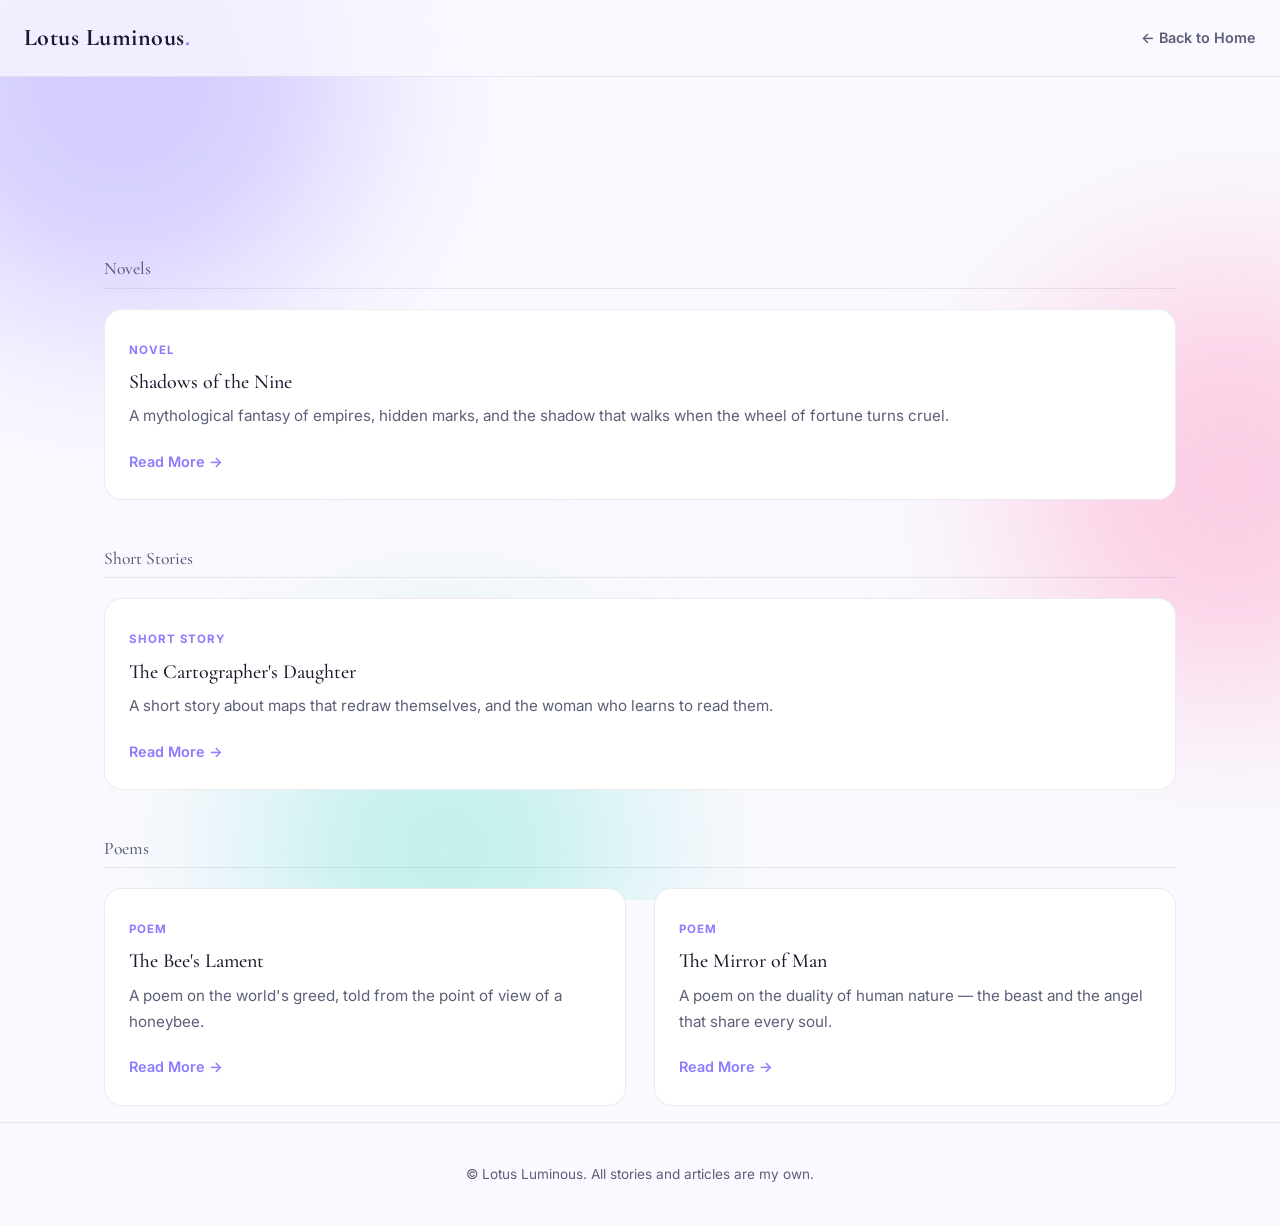
==== literary/index.html @ 45dcb879 "First commit" ====
<!DOCTYPE html>
<html lang="en">
<head>
<meta charset="UTF-8" />
<meta name="viewport" content="width=device-width, initial-scale=1.0" />
<title>Literary Blog — Lotus Luminous</title>
<meta name="description" content="Serialized novels, short stories, and poems by Lotus Luminous." />
<link rel="preconnect" href="https://fonts.googleapis.com">
<link rel="preconnect" href="https://fonts.gstatic.com" crossorigin>
<link href="https://fonts.googleapis.com/css2?family=Cormorant+Garamond:wght@500;600;700&family=Inter:wght@400;500;600;700&family=JetBrains+Mono:wght@400;500&display=swap" rel="stylesheet">
<link rel="stylesheet" href="../../styles.css" />
</head>
<body>

<div class="bg-decor" aria-hidden="true">
  <div class="blob blob-1"></div>
  <div class="blob blob-2"></div>
  <div class="blob blob-3"></div>
</div>

<header class="post-nav">
  <a href="../index.html" class="brand">Lotus Luminous<span>.</span></a>
  <a href="../index.html" class="back-link">← Back to Home</a>
</header>

<main>

  <section class="section">
    <div class="section-head reveal">
      <p class="eyebrow">Fiction &amp; Serialized Novels</p>
      <h2>Literary Blog</h2>
      <p class="section-desc">Novels, short stories, and poems. Follow along one story at a time.</p>
    </div>

    <div id="literary-groups"></div>
  </section>

</main>

<footer class="site-footer">
  <p>&copy; <span id="year"></span> Lotus Luminous. All stories and articles are my own.</p>
</footer>

<script src="../../js/markdown.js"></script>
<script src="../../js/site-v2.js"></script>
<script>
  SiteV2.initLiteraryHome({
    catalogPath: '../../content/catalog.json',
    mount: '#literary-groups'
  });
</script>
<script src="../../script.js"></script>
</body>
</html>
---- styles.css ----
/* ---------- Reset & base ---------- */
* { margin: 0; padding: 0; box-sizing: border-box; }

:root {
  --bg: #0f1120;
  --bg-alt: #161832;
  --surface: #1c1f3e;
  --surface-2: #232752;
  --text: #f1f2fb;
  --text-muted: #a6a9c8;
  --accent: #8b7bff;
  --accent-2: #ff7bb0;
  --accent-3: #57e0c4;
  --border: rgba(255, 255, 255, 0.08);
  --shadow: 0 20px 60px rgba(10, 10, 30, 0.45);
  --radius: 18px;
  --max-width: 1120px;
  --heading-font: 'Cormorant Garamond', Georgia, serif;
  --body-font: 'Inter', system-ui, -apple-system, Segoe UI, sans-serif;
  --code-font: 'JetBrains Mono', monospace;
}

@media (prefers-color-scheme: light) {
  :root {
    --bg: #faf9ff;
    --bg-alt: #f2f0ff;
    --surface: #ffffff;
    --surface-2: #f5f4ff;
    --text: #1a1a2e;
    --text-muted: #5c5f78;
    --border: rgba(20, 20, 50, 0.08);
    --shadow: 0 20px 50px rgba(90, 80, 160, 0.15);
  }
}

html { scroll-behavior: smooth; }

body {
  font-family: var(--body-font);
  font-size: 1.05rem;
  background: var(--bg);
  color: var(--text);
  line-height: 1.7;
  overflow-x: hidden;
  -webkit-font-smoothing: antialiased;
  transition: background 0.4s ease, color 0.4s ease;
}

h1, h2, h3, .post-title {
  font-family: var(--heading-font);
  font-weight: 500;
  line-height: 1.2;
  color: var(--text);
}

code, pre {
  font-family: var(--code-font);
  font-size: 0.9em;
  background: var(--surface-2);
  border-radius: 4px;
  color: var(--text);
}

a { color: inherit; text-decoration: none; }
ul { list-style: none; }
img { max-width: 100%; display: block; }

/* ---------- Background decor ---------- */
.bg-decor {
  position: fixed;
  inset: 0;
  z-index: -1;
  overflow: hidden;
  pointer-events: none;
}

.blob {
  position: absolute;
  border-radius: 50%;
  filter: blur(90px);
  opacity: 0.35;
}

.blob-1 {
  width: 480px; height: 480px;
  background: var(--accent);
  top: -160px; left: -120px;
  animation: float1 18s ease-in-out infinite;
}

.blob-2 {
  width: 420px; height: 420px;
  background: var(--accent-2);
  top: 30%; right: -160px;
  animation: float2 22s ease-in-out infinite;
}

.blob-3 {
  width: 380px; height: 380px;
  background: var(--accent-3);
  bottom: -140px; left: 20%;
  animation: float1 26s ease-in-out infinite reverse;
}

@keyframes float1 {
  0%, 100% { transform: translate(0, 0) scale(1); }
  50% { transform: translate(40px, 60px) scale(1.1); }
}
@keyframes float2 {
  0%, 100% { transform: translate(0, 0) scale(1); }
  50% { transform: translate(-50px, 40px) scale(1.05); }
}

/* ---------- Header / Nav ---------- */
.site-header {
  position: sticky;
  top: 0;
  z-index: 100;
  backdrop-filter: blur(14px);
  background: color-mix(in srgb, var(--bg) 75%, transparent);
  border-bottom: 1px solid var(--border);
}

.navbar {
  max-width: var(--max-width);
  margin: 0 auto;
  display: flex;
  align-items: center;
  justify-content: space-between;
  padding: 1.1rem 1.5rem;
}

.brand {
  font-family: var(--heading-font);
  font-size: 1.5rem;
  font-weight: 700;
  letter-spacing: 0.02em;
}

.brand span {
  color: var(--accent);
}

.nav-links {
  display: flex;
  gap: 2rem;
}

.nav-link {
  font-weight: 500;
  font-size: 0.95rem;
  color: var(--text-muted);
  position: relative;
  padding: 0.3rem 0;
  transition: color 0.25s ease;
}

.nav-link::after {
  content: '';
  position: absolute;
  left: 0; bottom: -2px;
  width: 0;
  height: 2px;
  background: linear-gradient(90deg, var(--accent), var(--accent-2));
  transition: width 0.25s ease;
}

.nav-link:hover,
.nav-link.active {
  color: var(--text);
}

.nav-link:hover::after,
.nav-link.active::after {
  width: 100%;
}

.nav-toggle {
  display: none;
  flex-direction: column;
  gap: 5px;
  background: none;
  border: none;
  cursor: pointer;
  padding: 0.4rem;
}

.nav-toggle span {
  width: 24px;
  height: 2px;
  background: var(--text);
  border-radius: 2px;
  transition: transform 0.3s ease, opacity 0.3s ease;
}

/* ---------- Sections ---------- */
.section {
  max-width: var(--max-width);
  margin: 0 auto;
  padding: 1rem 1.5rem;
}

.section-head {
  text-align: center;
  max-width: 640px;
  margin: 0 auto 3rem;
}

.eyebrow {
  text-transform: uppercase;
  letter-spacing: 0.14em;
  font-size: 0.78rem;
  font-weight: 600;
  color: var(--accent);
  margin-bottom: 0.6rem;
}

.section-head h2 {
  font-size: clamp(1.9rem, 3vw, 2.6rem);
  margin-bottom: 0.75rem;
}

.section-desc {
  color: var(--text-muted);
  font-size: 1.05rem;
}

/* ---------- Hero ---------- */
.hero {
  padding-top: 5rem;
  text-align: center;
}

.hero-inner {
  max-width: 760px;
  margin: 0 auto;
}

.hero-title {
  font-size: clamp(2.4rem, 6vw, 4rem);
  font-weight: 800;
  margin: 0.5rem 0 1.2rem;
}

.accent {
  background: linear-gradient(90deg, var(--accent), var(--accent-2));
  -webkit-background-clip: text;
  background-clip: text;
  color: transparent;
}

.hero-subtitle {
  font-size: 1.15rem;
  color: var(--text-muted);
  max-width: 560px;
  margin: 0 auto 2.2rem;
}

.hero-actions {
  display: flex;
  gap: 1rem;
  justify-content: center;
  flex-wrap: wrap;
  margin-bottom: 4rem;
}

/* ---------- Buttons ---------- */
.btn {
  display: inline-block;
  padding: 0.85rem 1.8rem;
  border-radius: 999px;
  font-weight: 600;
  font-size: 0.95rem;
  transition: transform 0.25s ease, box-shadow 0.25s ease, background 0.25s ease;
}

.btn-primary {
  background: linear-gradient(135deg, var(--accent), var(--accent-2));
  color: #fff;
  box-shadow: 0 10px 30px rgba(139, 123, 255, 0.35);
}

.btn-primary:hover {
  transform: translateY(-3px);
  box-shadow: 0 16px 36px rgba(139, 123, 255, 0.45);
}

.btn-ghost {
  border: 1px solid var(--border);
  color: var(--text);
  background: color-mix(in srgb, var(--surface) 60%, transparent);
}

.btn-ghost:hover {
  transform: translateY(-3px);
  border-color: var(--accent);
}

/* ---------- Profile card ---------- */
.profile-card {
  display: flex;
  align-items: flex-start;
  gap: 1.75rem;
  text-align: left;
  background: var(--surface);
  border: 1px solid var(--border);
  border-radius: var(--radius);
  padding: 2rem;
  box-shadow: var(--shadow);
}

.avatar {
  flex-shrink: 0;
  width: 84px;
  height: 84px;
  border-radius: 50%;
  display: flex;
  align-items: center;
  justify-content: center;
  font-family: var(--heading-font);
  font-weight: 700;
  font-size: 1.6rem;
  color: #fff;
  background: linear-gradient(135deg, var(--accent), var(--accent-2));
}

.profile-info h2 {
  font-size: 1.4rem;
  margin-bottom: 0.6rem;
}

.profile-info p {
  color: var(--text-muted);
  margin-bottom: 1rem;
}

.tags {
  display: flex;
  flex-wrap: wrap;
  gap: 0.5rem;
}

.tags li {
  font-size: 0.8rem;
  font-weight: 600;
  padding: 0.4rem 0.85rem;
  border-radius: 999px;
  background: var(--surface-2);
  color: var(--accent);
  border: 1px solid var(--border);
}

/* ---------- Card grid ---------- */
.card-grid {
  display: grid;
  grid-template-columns: repeat(auto-fit, minmax(280px, 1fr));
  gap: 1.75rem;
}

.card {
  background: var(--surface);
  border: 1px solid var(--border);
  border-radius: var(--radius);
  overflow: hidden;
  transition: transform 0.3s ease, box-shadow 0.3s ease, border-color 0.3s ease;
}

.card:hover {
  transform: translateY(-8px);
  box-shadow: var(--shadow);
  border-color: var(--accent);
}

.card-media {
  height: 140px;
  display: flex;
  align-items: center;
  justify-content: center;
  font-family: var(--heading-font);
  font-size: 1.6rem;
  font-weight: 700;
  color: #fff;
  letter-spacing: 0.02em;
}

.card-media--literary {
  background: linear-gradient(135deg, var(--accent), var(--accent-2));
}

.card-media--tech {
  background: linear-gradient(135deg, var(--accent-3), var(--accent));
}

.card-body {
  padding: 1.5rem;
}

.card-tag {
  display: inline-block;
  font-size: 0.72rem;
  font-weight: 700;
  text-transform: uppercase;
  letter-spacing: 0.08em;
  color: var(--accent);
  margin-bottom: 0.6rem;
}

.card-body h3 {
  font-size: 1.25rem;
  margin-bottom: 0.6rem;
}

.card-body p {
  color: var(--text-muted);
  font-size: 0.95rem;
  margin-bottom: 1.1rem;
}

.card-link {
  font-weight: 600;
  font-size: 0.9rem;
  color: var(--accent);
  transition: gap 0.2s ease;
}

.card-link:hover {
  text-decoration: underline;
}

/* ---------- Archive page ---------- */
.archive-stats {
  display: flex;
  gap: 2.5rem;
  justify-content: center;
  flex-wrap: wrap;
  margin-top: 1rem;
}

.archive-stat {
  text-align: center;
}

.archive-stat strong {
  display: block;
  font-family: var(--heading-font);
  font-size: 1.9rem;
  color: var(--accent);
}

.archive-stat span {
  color: var(--text-muted);
  font-size: 0.78rem;
  text-transform: uppercase;
  letter-spacing: 0.08em;
}

.section-actions {
  display: flex;
  justify-content: center;
  margin-top: 2.5rem;
}

/* ---------- v2 site: date/collection groups ---------- */
.date-group,
.collection-block {
  margin-bottom: 3rem;
}

.date-group:last-child,
.collection-block:last-child {
  margin-bottom: 0;
}

.date-group-label,
.collection-block-label {
  font-family: var(--heading-font);
  font-size: 1.1rem;
  color: var(--text-muted);
  margin-bottom: 1.25rem;
  padding-bottom: 0.5rem;
  border-bottom: 1px solid var(--border);
}

.landing-tiles {
  max-width: 760px;
  margin: 0 auto;
}

/* ---------- Contact ---------- */
.contact {
  text-align: center;
}

.contact-inner h2 {
  font-size: clamp(1.9rem, 3vw, 2.6rem);
  margin-bottom: 0.75rem;
}

.contact-inner p {
  color: var(--text-muted);
  margin-bottom: 2rem;
}

.contact-email {
  margin-top: -1rem;
}

.contact-email a {
  color: var(--accent);
  font-weight: 600;
  text-decoration: none;
}

.contact-email a:hover {
  text-decoration: underline;
}

.contact-links {
  display: flex;
  gap: 1rem;
  justify-content: center;
  flex-wrap: wrap;
}

/* ---------- Footer ---------- */
.site-footer {
  text-align: center;
  padding: 2.5rem 1.5rem;
  color: var(--text-muted);
  font-size: 0.85rem;
  border-top: 1px solid var(--border);
}

/* ---------- Scroll reveal ---------- */
.reveal {
  opacity: 0;
  transform: translateY(24px);
  transition: opacity 0.7s ease, transform 0.7s ease;
}

.reveal.is-visible {
  opacity: 1;
  transform: translateY(0);
}

/* ---------- Blog post pages ---------- */
.post-nav {
  position: sticky;
  top: 0;
  z-index: 100;
  backdrop-filter: blur(14px);
  background: color-mix(in srgb, var(--bg) 75%, transparent);
  border-bottom: 1px solid var(--border);
  display: flex;
  align-items: center;
  justify-content: space-between;
  padding: 1.1rem 1.5rem;
}

.back-link {
  font-weight: 600;
  font-size: 0.9rem;
  color: var(--text-muted);
  transition: color 0.25s ease;
}

.back-link:hover {
  color: var(--accent);
}

.post {
  max-width: 720px;
  margin: 0 auto;
  padding: 4.5rem 1.5rem 6rem;
}

.post-article h1 {
  font-size: clamp(2rem, 4vw, 2.9rem);
  margin: 0.5rem 0 1rem;
}

.post-meta {
  color: var(--text-muted);
  font-size: 0.9rem;
  margin-bottom: 2.5rem;
  padding-bottom: 2.5rem;
  border-bottom: 1px solid var(--border);
}

.post-body h2 {
  font-size: 1.5rem;
  margin: 2.2rem 0 1rem;
}

.post-body h3 {
  font-size: 1.2rem;
  margin: 1.8rem 0 0.8rem;
}

.post-body p {
  color: var(--text);
  font-size: 1.05rem;
  margin-bottom: 1.3rem;
}

.post-body p.lede {
  font-size: 1.2rem;
  color: var(--text-muted);
}

.post-body ul,
.post-body ol {
  margin: 0 0 1.3rem 1.4rem;
  color: var(--text);
  font-size: 1.05rem;
}

.post-body li {
  margin-bottom: 0.5rem;
  list-style: disc;
}

.post-body ol li {
  list-style: decimal;
}

.post-body blockquote {
  margin: 2rem 0;
  padding: 1.2rem 1.5rem;
  border-left: 3px solid var(--accent);
  background: var(--surface);
  border-radius: 0 12px 12px 0;
  font-style: italic;
  color: var(--text-muted);
}

.post.poem {
  max-width: 640px;
}

.post-body .poem-stanza {
  color: var(--text);
  font-size: 1.08rem;
  line-height: 1.85;
  margin-bottom: 1.6rem;
}

.post-body p.voice-aside {
  font-style: italic;
  color: var(--text-muted);
}

.scene-break {
  text-align: center;
  color: var(--accent);
  letter-spacing: 0.3em;
  margin: 2.8rem 0;
  font-size: 1rem;
}

.post-footer-nav {
  margin-top: 3.5rem;
  padding-top: 2rem;
  border-top: 1px solid var(--border);
}

/* ---------- Novel layout (dropdown chapter nav) ---------- */
.novel-layout {
  max-width: 760px;
  margin: 0 auto;
  padding: 4.5rem 1.5rem 6rem;
}

.novel-nav {
  background: var(--surface);
  border: 1px solid var(--border);
  border-radius: var(--radius);
  margin-bottom: 2.5rem;
  overflow: hidden;
}

.novel-nav-toggle {
  display: flex;
  align-items: center;
  justify-content: space-between;
  gap: 1rem;
  width: 100%;
  padding: 1.1rem 1.5rem;
  background: none;
  border: none;
  cursor: pointer;
  text-align: left;
  font-family: inherit;
  color: var(--text);
}

.novel-nav-toggle-label {
  display: flex;
  flex-direction: column;
  gap: 0.25rem;
  min-width: 0;
}

.novel-nav-title {
  font-family: var(--heading-font);
  font-size: 1.05rem;
}

.novel-nav-current {
  color: var(--text-muted);
  font-size: 0.85rem;
  white-space: nowrap;
  overflow: hidden;
  text-overflow: ellipsis;
}

.novel-nav-icon {
  flex-shrink: 0;
  color: var(--accent);
  font-size: 2rem;
  font-weight: 700;
  line-height: 1;
  transition: transform 0.25s ease;
}

.novel-nav.open .novel-nav-icon {
  transform: rotate(180deg);
}

.novel-nav-panel {
  max-height: 0;
  overflow: hidden;
  transition: max-height 0.3s ease;
}

.novel-nav.open .novel-nav-panel {
  max-height: 640px;
  overflow-y: auto;
}

.novel-nav-meta {
  color: var(--text-muted);
  font-size: 0.78rem;
  text-transform: uppercase;
  letter-spacing: 0.08em;
  padding: 0 1.5rem 0.8rem;
}

.novel-nav-list {
  display: flex;
  flex-direction: column;
  gap: 0.3rem;
  padding: 0 0.75rem 1rem;
}

.novel-nav-list a {
  display: block;
  padding: 0.6rem 0.8rem;
  border-radius: 10px;
  font-size: 0.9rem;
  color: var(--text-muted);
  transition: background 0.2s ease, color 0.2s ease;
}

.novel-nav-list a:hover {
  background: var(--surface-2);
  color: var(--text);
}

.novel-nav-list a.active {
  background: linear-gradient(135deg, var(--accent), var(--accent-2));
  color: #fff;
  font-weight: 600;
}

.novel-content .post-article h1 {
  font-size: clamp(1.8rem, 3.4vw, 2.5rem);
}

/* ---------- Responsive ---------- */
@media (max-width: 768px) {
  .nav-toggle { display: flex; }

  .nav-links {
    position: absolute;
    top: 100%;
    left: 0;
    right: 0;
    flex-direction: column;
    gap: 0;
    background: var(--bg-alt);
    border-bottom: 1px solid var(--border);
    max-height: 0;
    overflow: hidden;
    transition: max-height 0.35s ease;
  }

  .nav-links.open {
    max-height: 320px;
  }

  .nav-links li {
    padding: 1rem 1.5rem;
    border-top: 1px solid var(--border);
  }

  .nav-toggle.open span:nth-child(1) { transform: translateY(7px) rotate(45deg); }
  .nav-toggle.open span:nth-child(2) { opacity: 0; }
  .nav-toggle.open span:nth-child(3) { transform: translateY(-7px) rotate(-45deg); }

  .profile-card {
    flex-direction: column;
    text-align: center;
    align-items: center;
  }

  .tags { justify-content: center; }
}
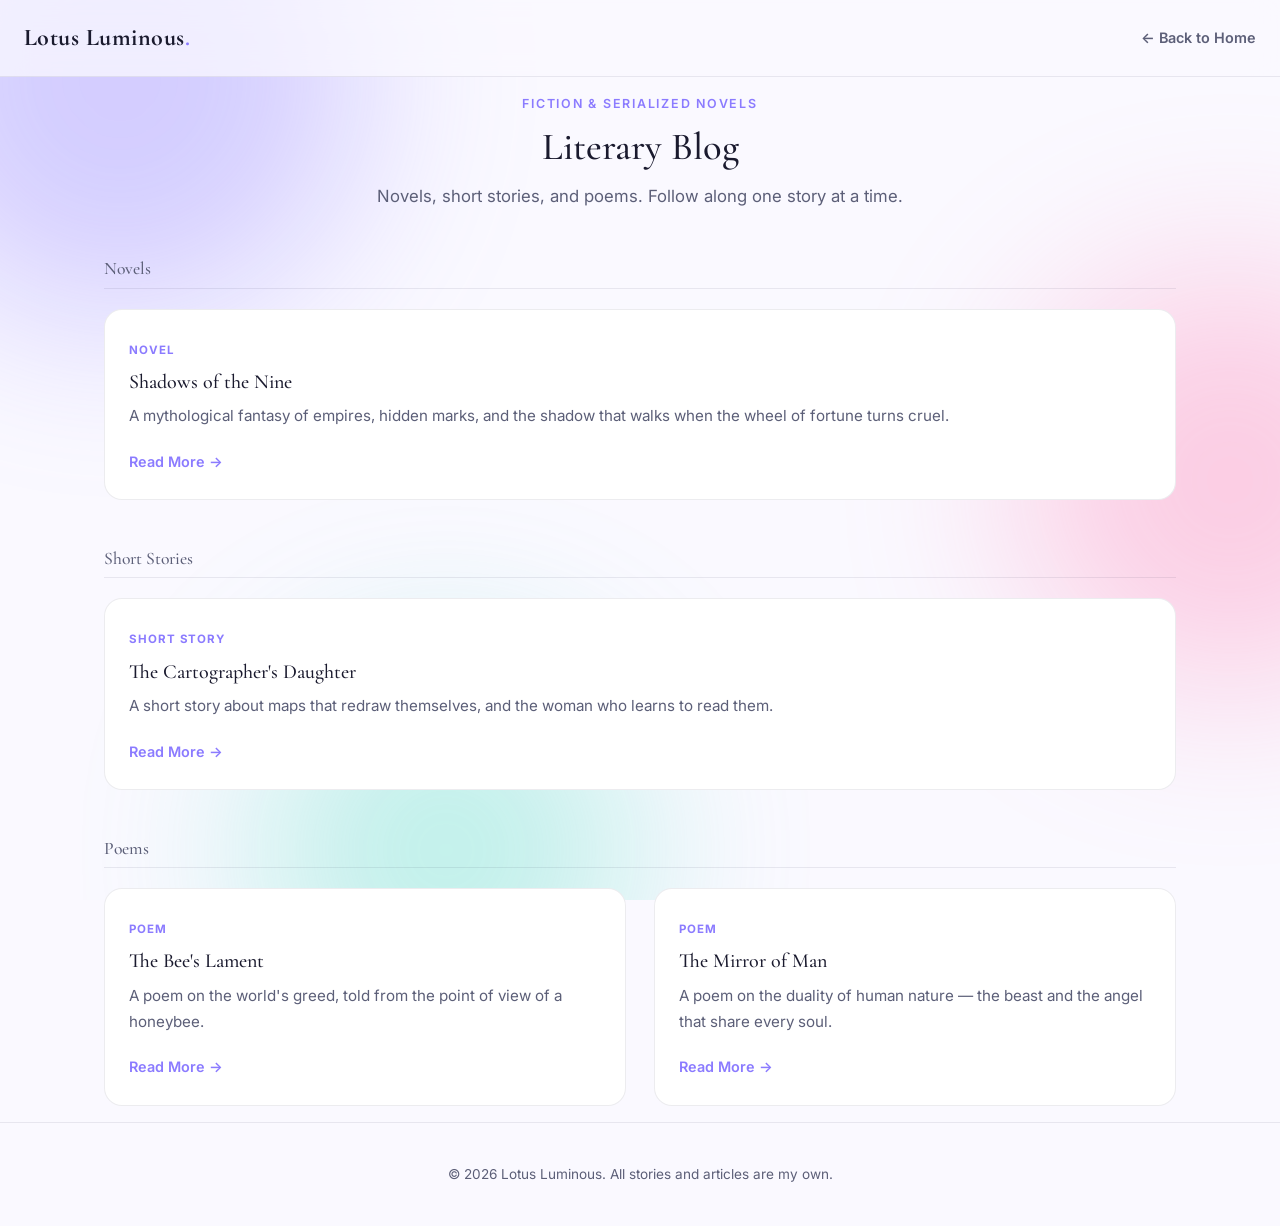
==== commit e8ab3e7e: "Update stylesheet and script paths in index.html" ====
--- a/literary/index.html
+++ b/literary/index.html
@@ -8,7 +8,7 @@
 <link rel="preconnect" href="https://fonts.googleapis.com">
 <link rel="preconnect" href="https://fonts.gstatic.com" crossorigin>
 <link href="https://fonts.googleapis.com/css2?family=Cormorant+Garamond:wght@500;600;700&family=Inter:wght@400;500;600;700&family=JetBrains+Mono:wght@400;500&display=swap" rel="stylesheet">
-<link rel="stylesheet" href="../../styles.css" />
+<link rel="stylesheet" href="../styles.css" />
 </head>
 <body>
 
@@ -41,14 +41,14 @@
   <p>&copy; <span id="year"></span> Lotus Luminous. All stories and articles are my own.</p>
 </footer>
 
-<script src="../../js/markdown.js"></script>
-<script src="../../js/site-v2.js"></script>
+<script src="../js/markdown.js"></script>
+<script src="../js/site-v2.js"></script>
 <script>
   SiteV2.initLiteraryHome({
     catalogPath: '../../content/catalog.json',
     mount: '#literary-groups'
   });
 </script>
-<script src="../../script.js"></script>
+<script src="../script.js"></script>
 </body>
 </html>
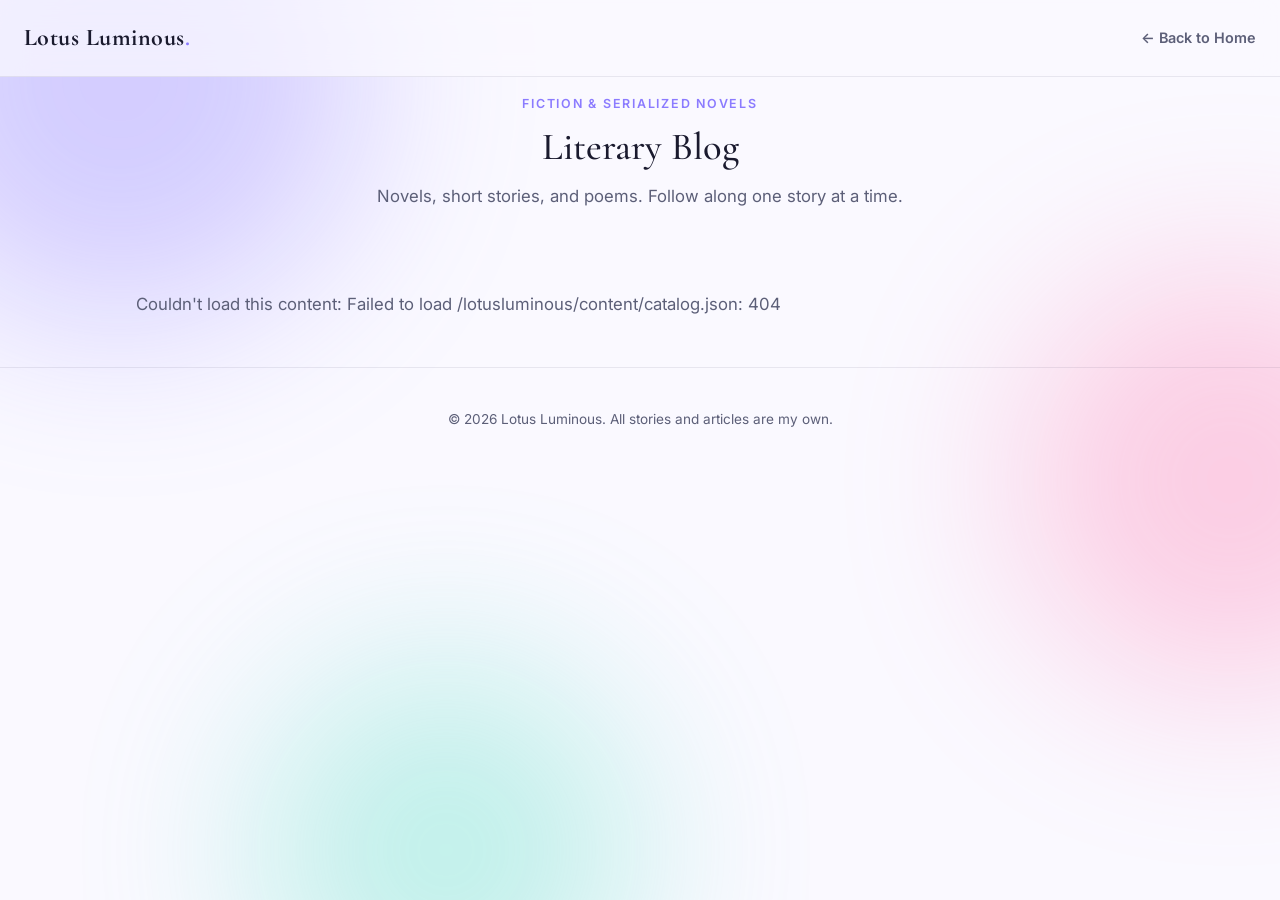
==== commit 7aee1be7: "Updated relativepaths Committer: lightofthelotus" ====
--- a/literary/index.html
+++ b/literary/index.html
@@ -42,10 +42,10 @@
 </footer>
 
 <script src="../js/markdown.js"></script>
+<script src="../js/site-config.js"></script>
 <script src="../js/site-v2.js"></script>
 <script>
   SiteV2.initLiteraryHome({
-    catalogPath: '../../content/catalog.json',
     mount: '#literary-groups'
   });
 </script>
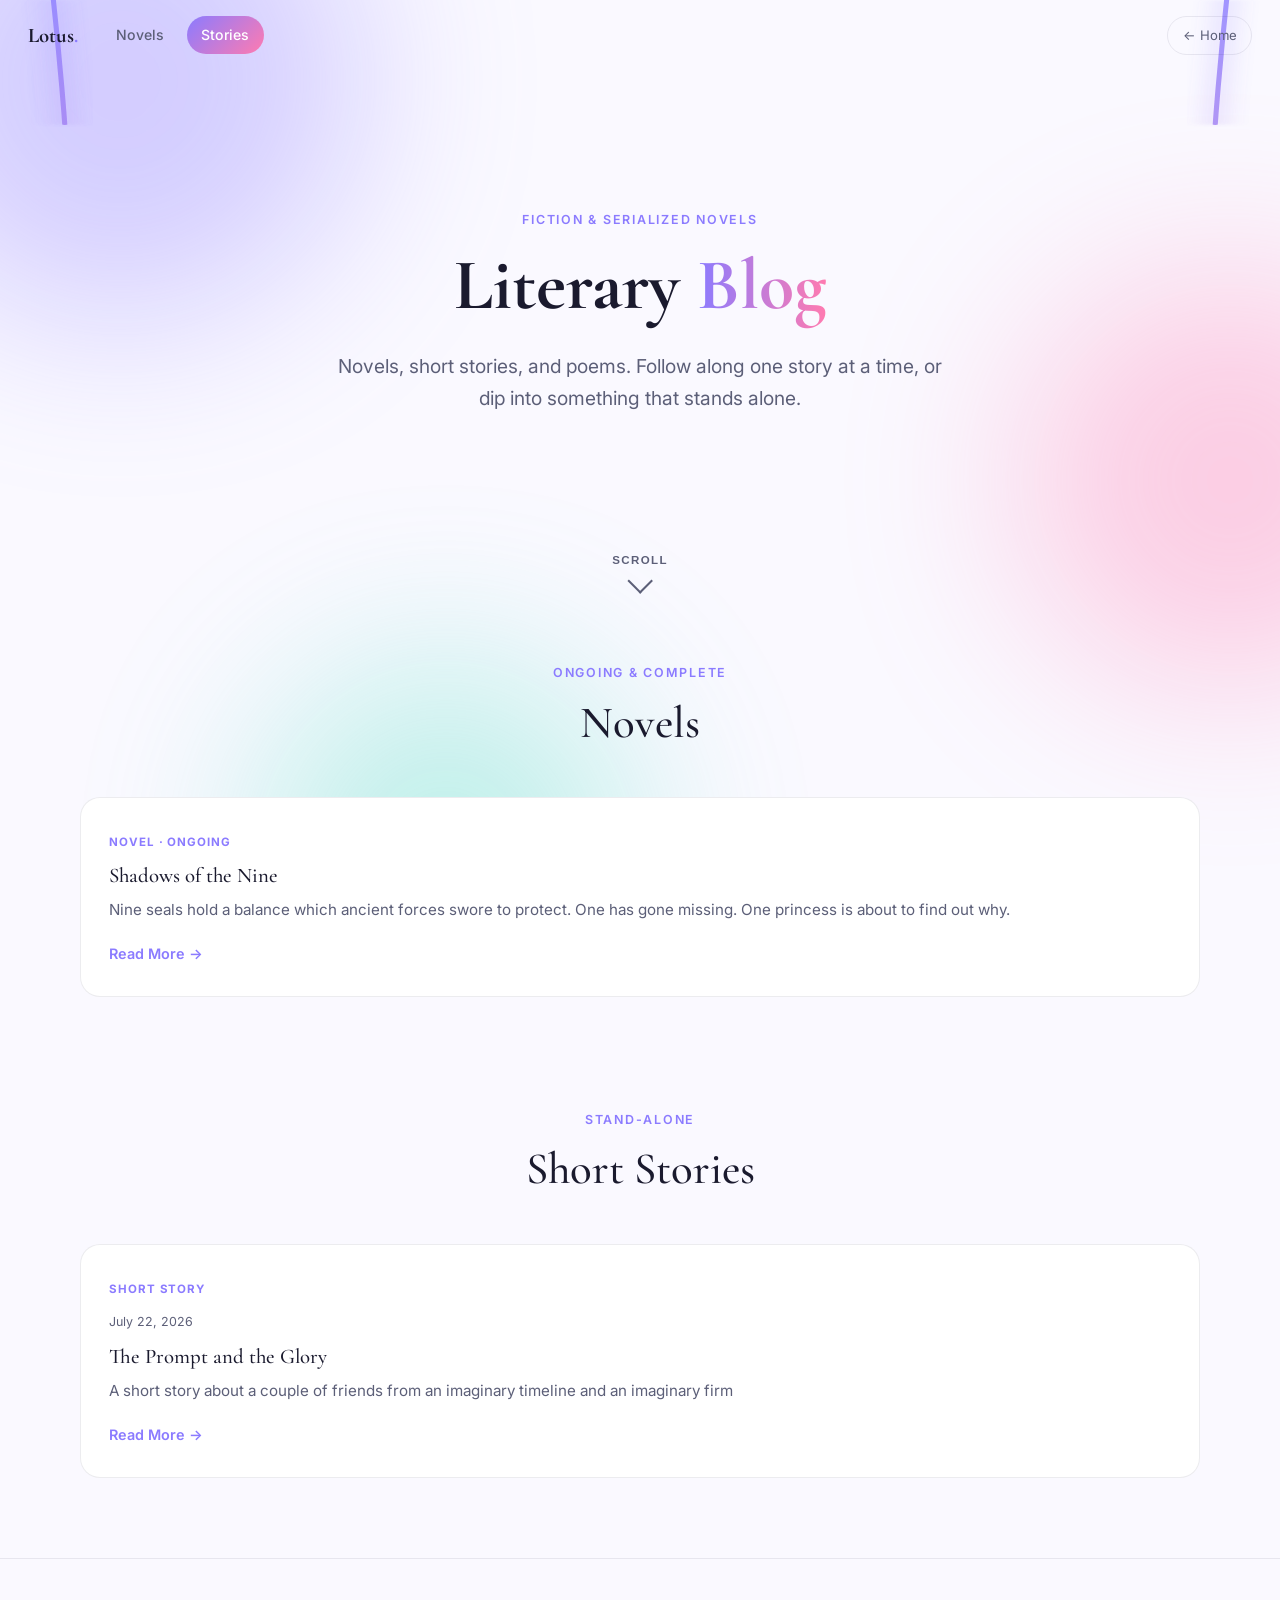
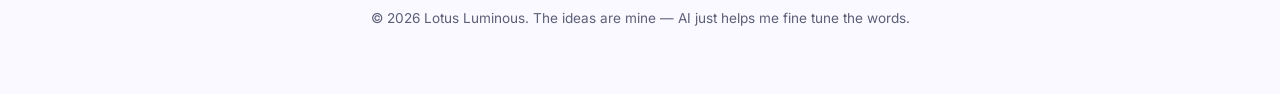
==== commit 741a2bbc: "Updates for new design" ====
--- a/literary/index.html
+++ b/literary/index.html
@@ -8,47 +8,110 @@
 <link rel="preconnect" href="https://fonts.googleapis.com">
 <link rel="preconnect" href="https://fonts.gstatic.com" crossorigin>
 <link href="https://fonts.googleapis.com/css2?family=Cormorant+Garamond:wght@500;600;700&family=Inter:wght@400;500;600;700&family=JetBrains+Mono:wght@400;500&display=swap" rel="stylesheet">
-<link rel="stylesheet" href="../styles.css" />
+<link rel="stylesheet" href="../styles.css?v=5" />
 </head>
 <body>
 
+<div class="scroll-progress" id="scrollProgress" aria-hidden="true"></div>
+
 <div class="bg-decor" aria-hidden="true">
-  <div class="blob blob-1"></div>
-  <div class="blob blob-2"></div>
-  <div class="blob blob-3"></div>
+  <div class="blob blob-1" data-depth="0.15"></div>
+  <div class="blob blob-2" data-depth="0.25"></div>
+  <div class="blob blob-3" data-depth="0.1"></div>
 </div>
 
-<header class="post-nav">
-  <a href="../index.html" class="brand">Lotus Luminous<span>.</span></a>
-  <a href="../index.html" class="back-link">← Back to Home</a>
-</header>
+<nav class="quicknav" id="quicknav">
+  <a href="../index.html" class="quicknav-brand">Lotus<span>.</span></a>
+  <div class="quicknav-links">
+    <a href="#novels" class="quicknav-link" data-target="novels">Novels</a>
+    <a href="#stories" class="quicknav-link" data-target="stories">Stories</a>
+    <a href="#poems" class="quicknav-link" data-target="poems">Poems</a>
+  </div>
+  <a href="../index.html" class="quicknav-classic">← Home</a>
+</nav>
 
-<main>
+<main id="mainScroll">
 
-  <section class="section">
-    <div class="section-head reveal">
-      <p class="eyebrow">Fiction &amp; Serialized Novels</p>
-      <h2>Literary Blog</h2>
-      <p class="section-desc">Novels, short stories, and poems. Follow along one story at a time.</p>
+  <div class="scroll-spine" aria-hidden="true">
+    <svg id="spineSvg" viewBox="0 0 100 1000" preserveAspectRatio="none">
+      <defs>
+        <linearGradient id="spineGradient" x1="0" y1="0" x2="0" y2="1">
+          <stop offset="0%" style="stop-color:var(--accent)" />
+          <stop offset="50%" style="stop-color:var(--accent-2)" />
+          <stop offset="100%" style="stop-color:var(--accent-3)" />
+        </linearGradient>
+        <filter id="spineGlow" x="-60%" y="-60%" width="220%" height="220%">
+          <feGaussianBlur stdDeviation="1.1" result="blur" />
+          <feMerge>
+            <feMergeNode in="blur" />
+            <feMergeNode in="SourceGraphic" />
+          </feMerge>
+        </filter>
+      </defs>
+      <path class="spine-path" data-side="left" fill="none" stroke="url(#spineGradient)" stroke-width="0.4" stroke-linecap="round" stroke-linejoin="round" filter="url(#spineGlow)" opacity="0.8" />
+      <circle class="spine-dot" data-side="left" r="1.1" fill="var(--accent-2)" filter="url(#spineGlow)" opacity="0" />
+      <path class="spine-path" data-side="right" fill="none" stroke="url(#spineGradient)" stroke-width="0.4" stroke-linecap="round" stroke-linejoin="round" filter="url(#spineGlow)" opacity="0.8" />
+      <circle class="spine-dot" data-side="right" r="1.1" fill="var(--accent-2)" filter="url(#spineGlow)" opacity="0" />
+    </svg>
+  </div>
+
+  <section class="panel panel-intro">
+    <div class="panel-inner reveal-group">
+      <p class="eyebrow reveal">Fiction &amp; Serialized Novels</p>
+      <h1 class="hero-title reveal">Literary <span class="accent">Blog</span></h1>
+      <p class="hero-subtitle reveal">
+        Novels, short stories, and poems. Follow along one story at a time,
+        or dip into something that stands alone.
+      </p>
     </div>
+    <button class="scroll-cue" type="button" data-scroll-to="novels" aria-label="Scroll to novels">
+      <span class="scroll-cue-label">Scroll</span>
+      <span class="scroll-cue-arrow"></span>
+    </button>
+  </section>
 
-    <div id="literary-groups"></div>
+  <section class="panel panel-listing" id="novels">
+    <div class="panel-inner">
+      <div class="section-head reveal">
+        <p class="eyebrow">Ongoing &amp; Complete</p>
+        <h2>Novels</h2>
+      </div>
+      <div class="card-grid reveal-group" id="novelsGrid">
+        <div class="skeleton-row">
+          <div class="skeleton-card"></div>
+          <div class="skeleton-card"></div>
+        </div>
+      </div>
+    </div>
+  </section>
+
+  <section class="panel panel-listing" id="stories">
+    <div class="panel-inner">
+      <div class="section-head reveal">
+        <p class="eyebrow">Stand-alone</p>
+        <h2>Short Stories</h2>
+      </div>
+      <div class="card-grid reveal-group" id="storiesGrid"></div>
+    </div>
+  </section>
+
+  <section class="panel panel-listing" id="poems">
+    <div class="panel-inner">
+      <div class="section-head reveal">
+        <p class="eyebrow">Verse</p>
+        <h2>Poems</h2>
+      </div>
+      <div class="card-grid reveal-group" id="poemsGrid"></div>
+    </div>
   </section>
 
 </main>
 
 <footer class="site-footer">
-  <p>&copy; <span id="year"></span> Lotus Luminous. All stories and articles are my own.</p>
+  <p>&copy; <span id="year"></span> Lotus Luminous. The ideas are mine — AI just helps me fine tune the words.</p>
 </footer>
 
-<script src="../js/markdown.js"></script>
-<script src="../js/site-config.js"></script>
-<script src="../js/site-v2.js"></script>
-<script>
-  SiteV2.initLiteraryHome({
-    mount: '#literary-groups'
-  });
-</script>
-<script src="../script.js"></script>
+<script src="../js/common.js?v=4"></script>
+<script src="../js/literary.js?v=2"></script>
 </body>
 </html>
--- a/styles.css
+++ b/styles.css
@@ -13,11 +13,10 @@
   --accent-3: #57e0c4;
   --border: rgba(255, 255, 255, 0.08);
   --shadow: 0 20px 60px rgba(10, 10, 30, 0.45);
-  --radius: 18px;
+  --radius: 20px;
   --max-width: 1120px;
   --heading-font: 'Cormorant Garamond', Georgia, serif;
   --body-font: 'Inter', system-ui, -apple-system, Segoe UI, sans-serif;
-  --code-font: 'JetBrains Mono', monospace;
 }
 
 @media (prefers-color-scheme: light) {
@@ -33,7 +32,10 @@
   }
 }
 
-html { scroll-behavior: smooth; }
+html {
+  scroll-behavior: smooth;
+  scroll-padding-top: 84px;
+}
 
 body {
   font-family: var(--body-font);
@@ -43,29 +45,31 @@
   line-height: 1.7;
   overflow-x: hidden;
   -webkit-font-smoothing: antialiased;
-  transition: background 0.4s ease, color 0.4s ease;
-}
-
-h1, h2, h3, .post-title {
+}
+
+h1, h2, h3 {
   font-family: var(--heading-font);
   font-weight: 500;
-  line-height: 1.2;
-  color: var(--text);
-}
-
-code, pre {
-  font-family: var(--code-font);
-  font-size: 0.9em;
-  background: var(--surface-2);
-  border-radius: 4px;
+  line-height: 1.15;
   color: var(--text);
 }
 
 a { color: inherit; text-decoration: none; }
-ul { list-style: none; }
 img { max-width: 100%; display: block; }
 
-/* ---------- Background decor ---------- */
+/* ---------- Scroll progress ---------- */
+.scroll-progress {
+  position: fixed;
+  top: 0;
+  left: 0;
+  height: 3px;
+  width: 0%;
+  background: linear-gradient(90deg, var(--accent), var(--accent-2), var(--accent-3));
+  z-index: 200;
+  transition: width 0.1s linear;
+}
+
+/* ---------- Background decor (parallax) ---------- */
 .bg-decor {
   position: fixed;
   inset: 0;
@@ -79,131 +83,171 @@
   border-radius: 50%;
   filter: blur(90px);
   opacity: 0.35;
-}
-
-.blob-1 {
-  width: 480px; height: 480px;
-  background: var(--accent);
-  top: -160px; left: -120px;
-  animation: float1 18s ease-in-out infinite;
-}
-
-.blob-2 {
-  width: 420px; height: 420px;
-  background: var(--accent-2);
-  top: 30%; right: -160px;
-  animation: float2 22s ease-in-out infinite;
-}
-
-.blob-3 {
-  width: 380px; height: 380px;
-  background: var(--accent-3);
-  bottom: -140px; left: 20%;
-  animation: float1 26s ease-in-out infinite reverse;
-}
-
-@keyframes float1 {
-  0%, 100% { transform: translate(0, 0) scale(1); }
-  50% { transform: translate(40px, 60px) scale(1.1); }
-}
-@keyframes float2 {
-  0%, 100% { transform: translate(0, 0) scale(1); }
-  50% { transform: translate(-50px, 40px) scale(1.05); }
-}
-
-/* ---------- Header / Nav ---------- */
-.site-header {
-  position: sticky;
+  will-change: transform;
+}
+
+.blob-1 { width: 480px; height: 480px; background: var(--accent); top: -160px; left: -120px; }
+.blob-2 { width: 420px; height: 420px; background: var(--accent-2); top: 30%; right: -160px; }
+.blob-3 { width: 380px; height: 380px; background: var(--accent-3); bottom: -140px; left: 20%; }
+
+/* ---------- Quick nav ---------- */
+.quicknav {
+  position: fixed;
   top: 0;
+  left: 0;
+  right: 0;
   z-index: 100;
-  backdrop-filter: blur(14px);
-  background: color-mix(in srgb, var(--bg) 75%, transparent);
-  border-bottom: 1px solid var(--border);
-}
-
-.navbar {
-  max-width: var(--max-width);
-  margin: 0 auto;
   display: flex;
   align-items: center;
-  justify-content: space-between;
-  padding: 1.1rem 1.5rem;
-}
-
-.brand {
+  gap: 1.5rem;
+  padding: 1rem 1.75rem;
+  background: transparent;
+  border-bottom: 1px solid transparent;
+  transition: background 0.35s ease, border-color 0.35s ease, backdrop-filter 0.35s ease, padding 0.35s ease;
+}
+
+.quicknav.scrolled {
+  background: color-mix(in srgb, var(--bg) 78%, transparent);
+  backdrop-filter: blur(14px);
+  border-bottom-color: var(--border);
+  padding: 0.75rem 1.75rem;
+}
+
+.quicknav-brand {
+  font-family: var(--heading-font);
+  font-size: 1.3rem;
+  font-weight: 700;
+}
+
+.quicknav-brand span { color: var(--accent); }
+
+.quicknav-links {
+  display: flex;
+  gap: 0.5rem;
+  margin-right: auto;
+  overflow-x: auto;
+  scrollbar-width: none;
+}
+
+.quicknav-links::-webkit-scrollbar { display: none; }
+
+.quicknav-link {
+  position: relative;
+  flex-shrink: 0;
+  padding: 0.45rem 0.9rem;
+  border-radius: 999px;
+  font-size: 0.88rem;
+  font-weight: 500;
+  color: var(--text-muted);
+  transition: color 0.25s ease, background 0.25s ease;
+  white-space: nowrap;
+}
+
+.quicknav-link:hover {
+  color: var(--text);
+}
+
+.quicknav-link.active {
+  color: #fff;
+  background: linear-gradient(135deg, var(--accent), var(--accent-2));
+}
+
+.quicknav-classic {
+  flex-shrink: 0;
+  font-size: 0.82rem;
+  color: var(--text-muted);
+  border: 1px solid var(--border);
+  padding: 0.45rem 0.9rem;
+  border-radius: 999px;
+  transition: border-color 0.25s ease, color 0.25s ease;
+}
+
+.quicknav-classic:hover {
+  border-color: var(--accent);
+  color: var(--text);
+}
+
+/* ---------- Scroll spine (continuous drawn line) ---------- */
+main {
+  position: relative;
+}
+
+.scroll-spine {
+  position: absolute;
+  top: 0;
+  bottom: 0;
+  left: 0;
+  right: 0;
+  z-index: -1;
+  pointer-events: none;
+}
+
+.scroll-spine svg {
+  width: 100%;
+  height: 100%;
+  display: block;
+}
+
+/* ---------- Panels ---------- */
+.panel {
+  position: relative;
+  min-height: 100vh;
+  display: flex;
+  align-items: center;
+  padding: 7rem 1.5rem 5rem;
+}
+
+.panel-inner {
+  max-width: var(--max-width);
+  width: 100%;
+  margin: 0 auto;
+}
+
+/* ---------- Reveal animation ---------- */
+.reveal {
+  opacity: 0;
+  transform: translateY(28px);
+  transition: opacity 0.7s cubic-bezier(0.2, 0.7, 0.3, 1), transform 0.7s cubic-bezier(0.2, 0.7, 0.3, 1);
+}
+
+.reveal.is-visible {
+  opacity: 1;
+  transform: translateY(0);
+}
+
+.reveal-group .reveal:nth-child(1) { transition-delay: 0.02s; }
+.reveal-group .reveal:nth-child(2) { transition-delay: 0.1s; }
+.reveal-group .reveal:nth-child(3) { transition-delay: 0.18s; }
+.reveal-group .reveal:nth-child(4) { transition-delay: 0.26s; }
+.reveal-group .reveal:nth-child(5) { transition-delay: 0.34s; }
+
+/* ---------- Hero ---------- */
+.panel-hero .panel-inner,
+.panel-intro .panel-inner {
+  text-align: center;
+}
+
+.panel-intro {
+  min-height: 70vh;
+}
+
+.panel-listing {
+  min-height: auto;
+  align-items: flex-start;
+  padding-top: 2rem;
+}
+
+/* ---------- Date groups (tech listing) ---------- */
+.date-group {
+  margin-bottom: 4rem;
+}
+
+.date-group-label {
   font-family: var(--heading-font);
   font-size: 1.5rem;
-  font-weight: 700;
-  letter-spacing: 0.02em;
-}
-
-.brand span {
-  color: var(--accent);
-}
-
-.nav-links {
-  display: flex;
-  gap: 2rem;
-}
-
-.nav-link {
-  font-weight: 500;
-  font-size: 0.95rem;
-  color: var(--text-muted);
-  position: relative;
-  padding: 0.3rem 0;
-  transition: color 0.25s ease;
-}
-
-.nav-link::after {
-  content: '';
-  position: absolute;
-  left: 0; bottom: -2px;
-  width: 0;
-  height: 2px;
-  background: linear-gradient(90deg, var(--accent), var(--accent-2));
-  transition: width 0.25s ease;
-}
-
-.nav-link:hover,
-.nav-link.active {
-  color: var(--text);
-}
-
-.nav-link:hover::after,
-.nav-link.active::after {
-  width: 100%;
-}
-
-.nav-toggle {
-  display: none;
-  flex-direction: column;
-  gap: 5px;
-  background: none;
-  border: none;
-  cursor: pointer;
-  padding: 0.4rem;
-}
-
-.nav-toggle span {
-  width: 24px;
-  height: 2px;
-  background: var(--text);
-  border-radius: 2px;
-  transition: transform 0.3s ease, opacity 0.3s ease;
-}
-
-/* ---------- Sections ---------- */
-.section {
-  max-width: var(--max-width);
-  margin: 0 auto;
-  padding: 1rem 1.5rem;
-}
-
-.section-head {
-  text-align: center;
-  max-width: 640px;
-  margin: 0 auto 3rem;
+  margin-bottom: 1.5rem;
+  padding-bottom: 0.75rem;
+  border-bottom: 1px solid var(--border);
 }
 
 .eyebrow {
@@ -212,35 +256,16 @@
   font-size: 0.78rem;
   font-weight: 600;
   color: var(--accent);
-  margin-bottom: 0.6rem;
-}
-
-.section-head h2 {
-  font-size: clamp(1.9rem, 3vw, 2.6rem);
-  margin-bottom: 0.75rem;
-}
-
-.section-desc {
-  color: var(--text-muted);
-  font-size: 1.05rem;
-}
-
-/* ---------- Hero ---------- */
-.hero {
-  padding-top: 5rem;
-  text-align: center;
-}
-
-.hero-inner {
-  max-width: 760px;
-  margin: 0 auto;
+  margin-bottom: 0.9rem;
 }
 
 .hero-title {
-  font-size: clamp(2.4rem, 6vw, 4rem);
+  font-size: clamp(2.6rem, 7vw, 4.5rem);
   font-weight: 800;
-  margin: 0.5rem 0 1.2rem;
-}
+  margin-bottom: 1.4rem;
+}
+
+.hero-title .line { display: inline-block; }
 
 .accent {
   background: linear-gradient(90deg, var(--accent), var(--accent-2));
@@ -250,10 +275,10 @@
 }
 
 .hero-subtitle {
-  font-size: 1.15rem;
-  color: var(--text-muted);
-  max-width: 560px;
-  margin: 0 auto 2.2rem;
+  font-size: 1.2rem;
+  color: var(--text-muted);
+  max-width: 620px;
+  margin: 0 auto 2.4rem;
 }
 
 .hero-actions {
@@ -261,17 +286,15 @@
   gap: 1rem;
   justify-content: center;
   flex-wrap: wrap;
-  margin-bottom: 4rem;
-}
-
-/* ---------- Buttons ---------- */
+}
+
 .btn {
   display: inline-block;
-  padding: 0.85rem 1.8rem;
+  padding: 0.9rem 1.9rem;
   border-radius: 999px;
   font-weight: 600;
   font-size: 0.95rem;
-  transition: transform 0.25s ease, box-shadow 0.25s ease, background 0.25s ease;
+  transition: transform 0.25s ease, box-shadow 0.25s ease, border-color 0.25s ease;
 }
 
 .btn-primary {
@@ -296,103 +319,99 @@
   border-color: var(--accent);
 }
 
-/* ---------- Profile card ---------- */
-.profile-card {
+.scroll-cue {
+  position: absolute;
+  left: 50%;
+  bottom: 2.5rem;
+  transform: translateX(-50%);
   display: flex;
-  align-items: flex-start;
-  gap: 1.75rem;
-  text-align: left;
-  background: var(--surface);
-  border: 1px solid var(--border);
-  border-radius: var(--radius);
-  padding: 2rem;
-  box-shadow: var(--shadow);
-}
-
-.avatar {
-  flex-shrink: 0;
-  width: 84px;
-  height: 84px;
-  border-radius: 50%;
-  display: flex;
+  flex-direction: column;
   align-items: center;
-  justify-content: center;
-  font-family: var(--heading-font);
-  font-weight: 700;
-  font-size: 1.6rem;
-  color: #fff;
-  background: linear-gradient(135deg, var(--accent), var(--accent-2));
-}
-
-.profile-info h2 {
-  font-size: 1.4rem;
-  margin-bottom: 0.6rem;
-}
-
-.profile-info p {
-  color: var(--text-muted);
-  margin-bottom: 1rem;
-}
-
-.tags {
-  display: flex;
-  flex-wrap: wrap;
-  gap: 0.5rem;
-}
-
-.tags li {
-  font-size: 0.8rem;
+  gap: 0.4rem;
+  border: none;
+  background: none;
+  cursor: pointer;
+  color: var(--text-muted);
+  transition: color 0.25s ease;
+}
+
+.scroll-cue:hover {
+  color: var(--text);
+}
+
+.scroll-cue-label {
+  font-size: 0.72rem;
   font-weight: 600;
-  padding: 0.4rem 0.85rem;
-  border-radius: 999px;
-  background: var(--surface-2);
-  color: var(--accent);
-  border: 1px solid var(--border);
-}
-
-/* ---------- Card grid ---------- */
+  text-transform: uppercase;
+  letter-spacing: 0.12em;
+}
+
+.scroll-cue-arrow {
+  width: 18px;
+  height: 18px;
+  border-right: 2px solid currentColor;
+  border-bottom: 2px solid currentColor;
+  transform: rotate(45deg);
+  animation: scrollCue 1.6s ease-in-out infinite;
+}
+
+@keyframes scrollCue {
+  0%, 100% { transform: rotate(45deg) translate(0, 0); opacity: 0.5; }
+  50% { transform: rotate(45deg) translate(5px, 5px); opacity: 1; }
+}
+
+/* ---------- Section head ---------- */
+.section-head {
+  text-align: center;
+  max-width: 640px;
+  margin: 0 auto 3rem;
+}
+
+.section-head h2 {
+  font-size: clamp(2rem, 4vw, 2.8rem);
+}
+
+/* ---------- Card grids (recently added, novels, stories, poems, tech) ---------- */
+.recent-grid,
 .card-grid {
   display: grid;
   grid-template-columns: repeat(auto-fit, minmax(280px, 1fr));
-  gap: 1.75rem;
+  gap: 1.5rem;
+}
+
+.skeleton-row {
+  display: grid;
+  grid-template-columns: repeat(auto-fit, minmax(280px, 1fr));
+  gap: 1.5rem;
+  grid-column: 1 / -1;
+}
+
+.skeleton-card {
+  height: 220px;
+  border-radius: var(--radius);
+  background: linear-gradient(100deg, var(--surface) 30%, var(--surface-2) 50%, var(--surface) 70%);
+  background-size: 220% 100%;
+  animation: shimmer 1.6s ease-in-out infinite;
+  border: 1px solid var(--border);
+}
+
+@keyframes shimmer {
+  0% { background-position: 200% 0; }
+  100% { background-position: -20% 0; }
 }
 
 .card {
   background: var(--surface);
   border: 1px solid var(--border);
   border-radius: var(--radius);
-  overflow: hidden;
+  padding: 1.75rem;
   transition: transform 0.3s ease, box-shadow 0.3s ease, border-color 0.3s ease;
 }
 
 .card:hover {
-  transform: translateY(-8px);
+  transform: translateY(-6px);
   box-shadow: var(--shadow);
   border-color: var(--accent);
-}
-
-.card-media {
-  height: 140px;
-  display: flex;
-  align-items: center;
-  justify-content: center;
-  font-family: var(--heading-font);
-  font-size: 1.6rem;
-  font-weight: 700;
-  color: #fff;
-  letter-spacing: 0.02em;
-}
-
-.card-media--literary {
-  background: linear-gradient(135deg, var(--accent), var(--accent-2));
-}
-
-.card-media--tech {
-  background: linear-gradient(135deg, var(--accent-3), var(--accent));
-}
-
-.card-body {
-  padding: 1.5rem;
 }
 
 .card-tag {
@@ -402,184 +421,140 @@
   text-transform: uppercase;
   letter-spacing: 0.08em;
   color: var(--accent);
+  margin-bottom: 0.7rem;
+}
+
+.card h3 {
+  font-size: 1.3rem;
   margin-bottom: 0.6rem;
 }
 
-.card-body h3 {
-  font-size: 1.25rem;
-  margin-bottom: 0.6rem;
-}
-
-.card-body p {
+.card p {
   color: var(--text-muted);
   font-size: 0.95rem;
-  margin-bottom: 1.1rem;
+  margin-bottom: 1rem;
+}
+
+.card-date {
+  display: block;
+  font-size: 0.78rem;
+  color: var(--text-muted);
+  margin-bottom: 0.8rem;
 }
 
 .card-link {
   font-weight: 600;
   font-size: 0.9rem;
   color: var(--accent);
-  transition: gap 0.2s ease;
-}
-
-.card-link:hover {
-  text-decoration: underline;
-}
-
-/* ---------- Archive page ---------- */
-.archive-stats {
+}
+
+/* ---------- Category panels ---------- */
+.category-layout {
+  display: grid;
+  grid-template-columns: 1.2fr 0.8fr;
+  gap: 3rem;
+  align-items: center;
+  justify-items: center;
+}
+
+.category-layout .category-copy {
+  justify-self: stretch;
+}
+
+.category-layout--reverse .category-copy { order: 2; }
+.category-layout--reverse .category-badge { order: 1; }
+
+.category-copy h2 {
+  font-size: clamp(2.2rem, 4.5vw, 3.2rem);
+  margin: 0.4rem 0 1rem;
+}
+
+.category-copy p {
+  color: var(--text-muted);
+  font-size: 1.08rem;
+  margin-bottom: 1.75rem;
+  max-width: 480px;
+}
+
+.category-badge {
+  width: 148px;
+  height: 148px;
+  border-radius: 50%;
   display: flex;
-  gap: 2.5rem;
+  align-items: center;
   justify-content: center;
-  flex-wrap: wrap;
-  margin-top: 1rem;
-}
-
-.archive-stat {
-  text-align: center;
-}
-
-.archive-stat strong {
-  display: block;
-  font-family: var(--heading-font);
-  font-size: 1.9rem;
-  color: var(--accent);
-}
-
-.archive-stat span {
-  color: var(--text-muted);
-  font-size: 0.78rem;
-  text-transform: uppercase;
-  letter-spacing: 0.08em;
-}
-
-.section-actions {
-  display: flex;
-  justify-content: center;
-  margin-top: 2.5rem;
-}
-
-/* ---------- v2 site: date/collection groups ---------- */
-.date-group,
-.collection-block {
-  margin-bottom: 3rem;
-}
-
-.date-group:last-child,
-.collection-block:last-child {
-  margin-bottom: 0;
-}
-
-.date-group-label,
-.collection-block-label {
-  font-family: var(--heading-font);
-  font-size: 1.1rem;
-  color: var(--text-muted);
-  margin-bottom: 1.25rem;
-  padding-bottom: 0.5rem;
-  border-bottom: 1px solid var(--border);
-}
-
-.landing-tiles {
-  max-width: 760px;
-  margin: 0 auto;
-}
-
-/* ---------- Contact ---------- */
-.contact {
-  text-align: center;
-}
-
-.contact-inner h2 {
-  font-size: clamp(1.9rem, 3vw, 2.6rem);
-  margin-bottom: 0.75rem;
-}
-
-.contact-inner p {
-  color: var(--text-muted);
-  margin-bottom: 2rem;
-}
-
-.contact-email {
-  margin-top: -1rem;
-}
-
-.contact-email a {
-  color: var(--accent);
-  font-weight: 600;
-  text-decoration: none;
-}
-
-.contact-email a:hover {
-  text-decoration: underline;
-}
-
-.contact-links {
-  display: flex;
-  gap: 1rem;
-  justify-content: center;
-  flex-wrap: wrap;
+  box-shadow: 0 20px 50px -10px rgba(139, 123, 255, 0.4);
+}
+
+.category-badge svg {
+  width: 52px;
+  height: 52px;
+  color: #fff;
+}
+
+.category-badge--literary {
+  background: linear-gradient(135deg, var(--accent), var(--accent-2));
+}
+
+.category-badge--tech {
+  background: linear-gradient(135deg, var(--accent-3), var(--accent));
 }
 
 /* ---------- Footer ---------- */
 .site-footer {
   text-align: center;
-  padding: 2.5rem 1.5rem;
+  padding: 3rem 1.5rem 4rem;
   color: var(--text-muted);
   font-size: 0.85rem;
   border-top: 1px solid var(--border);
 }
 
-/* ---------- Scroll reveal ---------- */
-.reveal {
-  opacity: 0;
-  transform: translateY(24px);
-  transition: opacity 0.7s ease, transform 0.7s ease;
-}
-
-.reveal.is-visible {
-  opacity: 1;
-  transform: translateY(0);
-}
-
-/* ---------- Blog post pages ---------- */
-.post-nav {
-  position: sticky;
-  top: 0;
-  z-index: 100;
-  backdrop-filter: blur(14px);
-  background: color-mix(in srgb, var(--bg) 75%, transparent);
-  border-bottom: 1px solid var(--border);
-  display: flex;
-  align-items: center;
-  justify-content: space-between;
-  padding: 1.1rem 1.5rem;
-}
-
-.back-link {
-  font-weight: 600;
-  font-size: 0.9rem;
-  color: var(--text-muted);
-  transition: color 0.25s ease;
-}
-
-.back-link:hover {
-  color: var(--accent);
-}
-
-.post {
+/* ---------- Responsive ---------- */
+@media (max-width: 860px) {
+  .category-layout,
+  .category-layout--reverse {
+    grid-template-columns: 1fr;
+  }
+  .category-layout--reverse .category-copy { order: 1; }
+  .category-layout--reverse .category-visual { order: 2; }
+  .category-visual { aspect-ratio: 16 / 9; }
+}
+
+@media (max-width: 640px) {
+  .quicknav { gap: 0.5rem; padding: 0.85rem 1rem; }
+  .quicknav-classic {
+    font-size: 0.72rem;
+    padding: 0.4rem 0.65rem;
+    white-space: nowrap;
+  }
+  .panel { padding: 6rem 1.25rem 4rem; }
+}
+
+/* ---------- Reader (novel chapter / story / article) ---------- */
+.chapter-select {
+  max-width: 220px;
+  background: var(--surface);
+  color: var(--text);
+  border: 1px solid var(--border);
+  border-radius: 999px;
+  padding: 0.45rem 0.9rem;
+  font-size: 0.85rem;
+  font-family: inherit;
+  cursor: pointer;
+}
+
+.reader-article {
   max-width: 720px;
   margin: 0 auto;
-  padding: 4.5rem 1.5rem 6rem;
-}
-
-.post-article h1 {
+  padding: 9rem 1.5rem 6rem;
+}
+
+.reader-article h1 {
   font-size: clamp(2rem, 4vw, 2.9rem);
   margin: 0.5rem 0 1rem;
 }
 
-.post-meta {
+.reader-meta {
   color: var(--text-muted);
   font-size: 0.9rem;
   margin-bottom: 2.5rem;
@@ -587,44 +562,44 @@
   border-bottom: 1px solid var(--border);
 }
 
-.post-body h2 {
+.reader-body h2 {
   font-size: 1.5rem;
   margin: 2.2rem 0 1rem;
 }
 
-.post-body h3 {
+.reader-body h3 {
   font-size: 1.2rem;
   margin: 1.8rem 0 0.8rem;
 }
 
-.post-body p {
+.reader-body p {
   color: var(--text);
   font-size: 1.05rem;
   margin-bottom: 1.3rem;
 }
 
-.post-body p.lede {
+.reader-body p.lede {
   font-size: 1.2rem;
   color: var(--text-muted);
 }
 
-.post-body ul,
-.post-body ol {
+.reader-body ul,
+.reader-body ol {
   margin: 0 0 1.3rem 1.4rem;
   color: var(--text);
   font-size: 1.05rem;
 }
 
-.post-body li {
+.reader-body li {
   margin-bottom: 0.5rem;
   list-style: disc;
 }
 
-.post-body ol li {
+.reader-body ol li {
   list-style: decimal;
 }
 
-.post-body blockquote {
+.reader-body blockquote {
   margin: 2rem 0;
   padding: 1.2rem 1.5rem;
   border-left: 3px solid var(--accent);
@@ -634,18 +609,18 @@
   color: var(--text-muted);
 }
 
-.post.poem {
+.reader-article--poem {
   max-width: 640px;
 }
 
-.post-body .poem-stanza {
+.reader-body .poem-stanza {
   color: var(--text);
   font-size: 1.08rem;
   line-height: 1.85;
   margin-bottom: 1.6rem;
 }
 
-.post-body p.voice-aside {
+.reader-body p.voice-aside {
   font-style: italic;
   color: var(--text-muted);
 }
@@ -658,161 +633,12 @@
   font-size: 1rem;
 }
 
-.post-footer-nav {
+.reader-footer-nav {
+  display: flex;
+  justify-content: space-between;
+  flex-wrap: wrap;
+  gap: 1rem;
   margin-top: 3.5rem;
   padding-top: 2rem;
   border-top: 1px solid var(--border);
 }
-
-/* ---------- Novel layout (dropdown chapter nav) ---------- */
-.novel-layout {
-  max-width: 760px;
-  margin: 0 auto;
-  padding: 4.5rem 1.5rem 6rem;
-}
-
-.novel-nav {
-  background: var(--surface);
-  border: 1px solid var(--border);
-  border-radius: var(--radius);
-  margin-bottom: 2.5rem;
-  overflow: hidden;
-}
-
-.novel-nav-toggle {
-  display: flex;
-  align-items: center;
-  justify-content: space-between;
-  gap: 1rem;
-  width: 100%;
-  padding: 1.1rem 1.5rem;
-  background: none;
-  border: none;
-  cursor: pointer;
-  text-align: left;
-  font-family: inherit;
-  color: var(--text);
-}
-
-.novel-nav-toggle-label {
-  display: flex;
-  flex-direction: column;
-  gap: 0.25rem;
-  min-width: 0;
-}
-
-.novel-nav-title {
-  font-family: var(--heading-font);
-  font-size: 1.05rem;
-}
-
-.novel-nav-current {
-  color: var(--text-muted);
-  font-size: 0.85rem;
-  white-space: nowrap;
-  overflow: hidden;
-  text-overflow: ellipsis;
-}
-
-.novel-nav-icon {
-  flex-shrink: 0;
-  color: var(--accent);
-  font-size: 2rem;
-  font-weight: 700;
-  line-height: 1;
-  transition: transform 0.25s ease;
-}
-
-.novel-nav.open .novel-nav-icon {
-  transform: rotate(180deg);
-}
-
-.novel-nav-panel {
-  max-height: 0;
-  overflow: hidden;
-  transition: max-height 0.3s ease;
-}
-
-.novel-nav.open .novel-nav-panel {
-  max-height: 640px;
-  overflow-y: auto;
-}
-
-.novel-nav-meta {
-  color: var(--text-muted);
-  font-size: 0.78rem;
-  text-transform: uppercase;
-  letter-spacing: 0.08em;
-  padding: 0 1.5rem 0.8rem;
-}
-
-.novel-nav-list {
-  display: flex;
-  flex-direction: column;
-  gap: 0.3rem;
-  padding: 0 0.75rem 1rem;
-}
-
-.novel-nav-list a {
-  display: block;
-  padding: 0.6rem 0.8rem;
-  border-radius: 10px;
-  font-size: 0.9rem;
-  color: var(--text-muted);
-  transition: background 0.2s ease, color 0.2s ease;
-}
-
-.novel-nav-list a:hover {
-  background: var(--surface-2);
-  color: var(--text);
-}
-
-.novel-nav-list a.active {
-  background: linear-gradient(135deg, var(--accent), var(--accent-2));
-  color: #fff;
-  font-weight: 600;
-}
-
-.novel-content .post-article h1 {
-  font-size: clamp(1.8rem, 3.4vw, 2.5rem);
-}
-
-/* ---------- Responsive ---------- */
-@media (max-width: 768px) {
-  .nav-toggle { display: flex; }
-
-  .nav-links {
-    position: absolute;
-    top: 100%;
-    left: 0;
-    right: 0;
-    flex-direction: column;
-    gap: 0;
-    background: var(--bg-alt);
-    border-bottom: 1px solid var(--border);
-    max-height: 0;
-    overflow: hidden;
-    transition: max-height 0.35s ease;
-  }
-
-  .nav-links.open {
-    max-height: 320px;
-  }
-
-  .nav-links li {
-    padding: 1rem 1.5rem;
-    border-top: 1px solid var(--border);
-  }
-
-  .nav-toggle.open span:nth-child(1) { transform: translateY(7px) rotate(45deg); }
-  .nav-toggle.open span:nth-child(2) { opacity: 0; }
-  .nav-toggle.open span:nth-child(3) { transform: translateY(-7px) rotate(-45deg); }
-
-  .profile-card {
-    flex-direction: column;
-    text-align: center;
-    align-items: center;
-  }
-
-  .tags { justify-content: center; }
-}
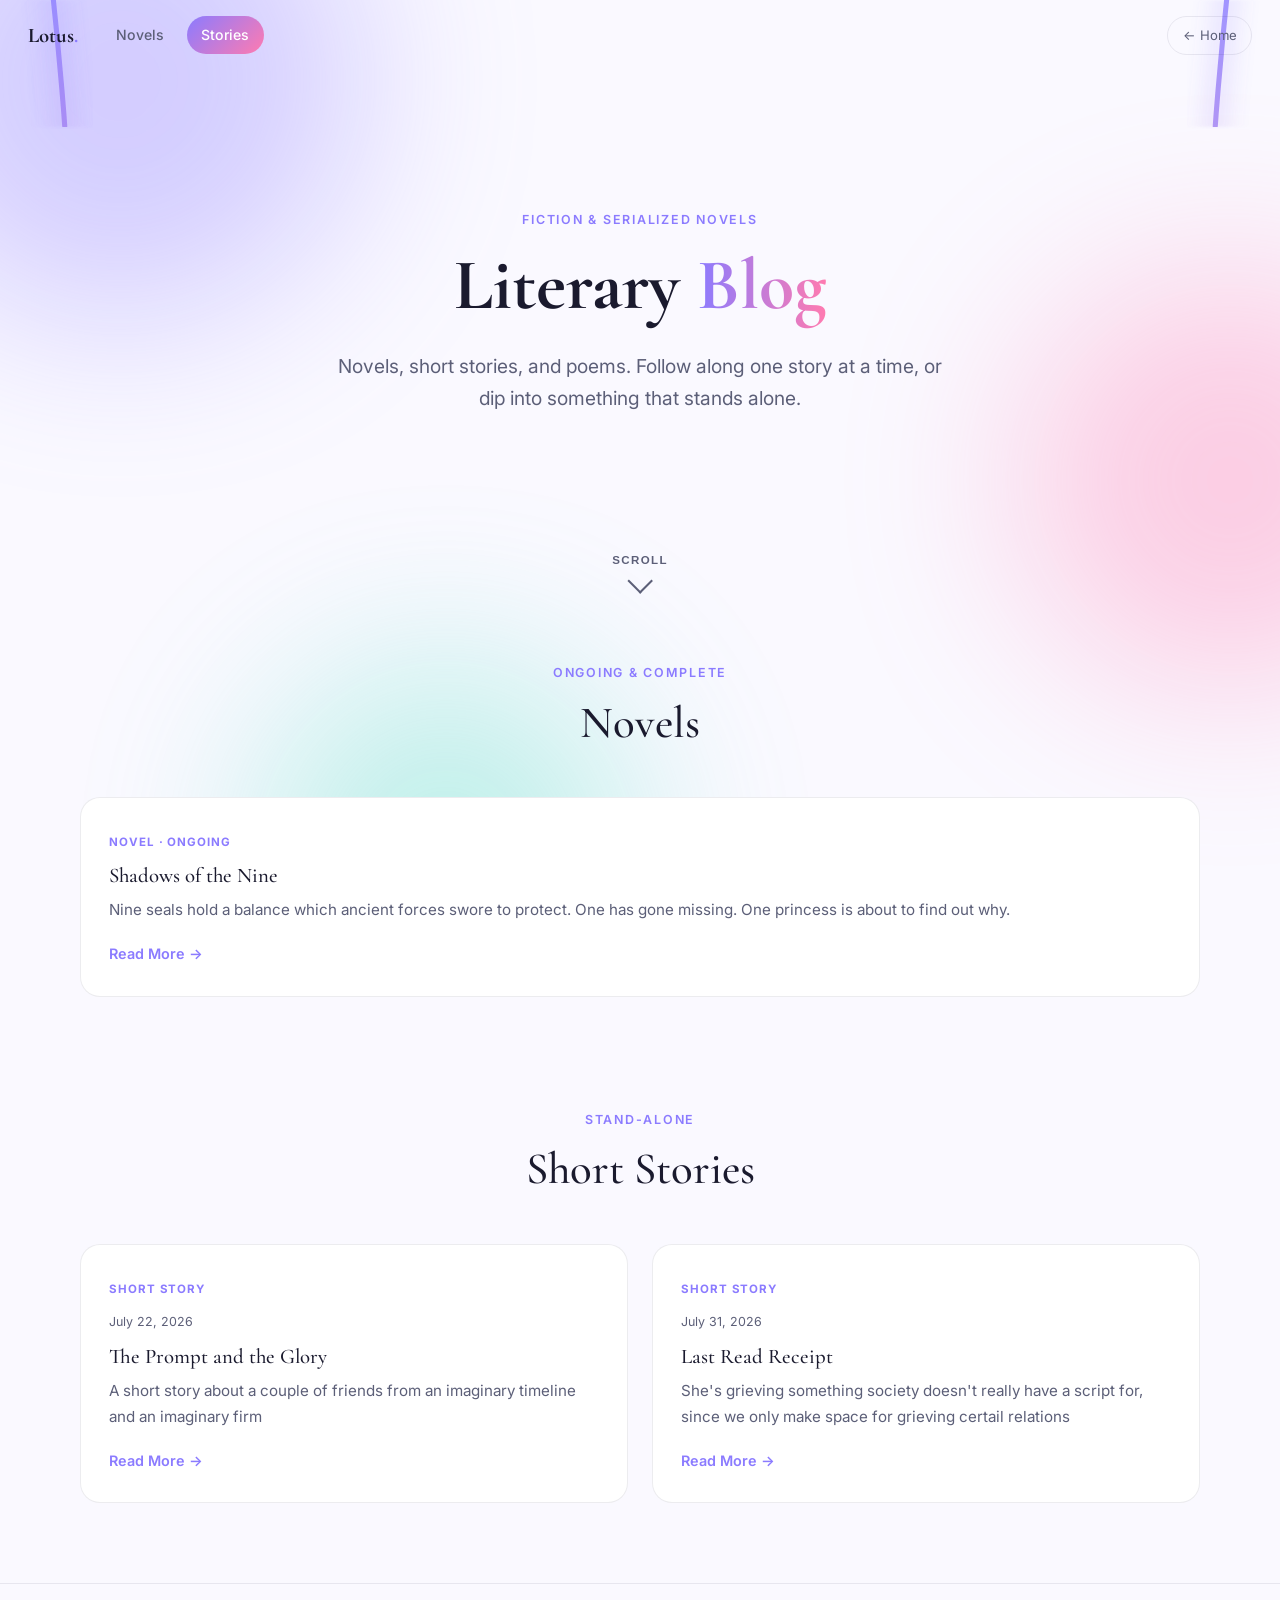
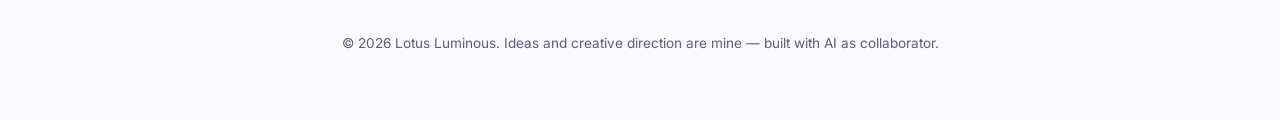
==== commit e22c4980: "added immersive reader and bookmark" ====
--- a/literary/index.html
+++ b/literary/index.html
@@ -108,7 +108,7 @@
 </main>
 
 <footer class="site-footer">
-  <p>&copy; <span id="year"></span> Lotus Luminous. The ideas are mine — AI just helps me fine tune the words.</p>
+  <p>&copy; <span id="year"></span> Lotus Luminous. Ideas and creative direction are mine — built with AI as collaborator.</p>
 </footer>
 
 <script src="../js/common.js?v=4"></script>
--- a/styles.css
+++ b/styles.css
@@ -531,18 +531,173 @@
 }
 
 /* ---------- Reader (novel chapter / story / article) ---------- */
+body.reader-page {
+  overflow: hidden;
+  height: 100vh;
+  height: 100dvh;
+}
+
+/* ---------- Floating nav bars ---------- */
+.float-nav {
+  position: fixed;
+  top: 1.1rem;
+  z-index: 100;
+  display: flex;
+  align-items: center;
+  gap: 0.4rem;
+  padding: 0.4rem;
+  border-radius: 999px;
+  background: color-mix(in srgb, var(--bg) 78%, transparent);
+  backdrop-filter: blur(14px);
+  border: 1px solid var(--border);
+  box-shadow: var(--shadow);
+}
+
+.float-nav--left { left: 1.1rem; }
+.float-nav--right { right: 1.1rem; }
+.float-nav[hidden] { display: none; }
+
+.float-btn {
+  position: relative;
+  display: flex;
+  align-items: center;
+  justify-content: center;
+  width: 2.35rem;
+  height: 2.35rem;
+  border-radius: 50%;
+  border: none;
+  background: none;
+  color: var(--text);
+  font-family: inherit;
+  cursor: pointer;
+  transition: background 0.2s ease, color 0.2s ease;
+}
+
+.float-btn:hover { background: var(--surface-2); }
+.float-btn svg { width: 1.05rem; height: 1.05rem; }
+
+.float-btn.is-bookmarked-here svg {
+  fill: var(--accent);
+  stroke: var(--accent);
+}
+
+.float-btn.is-bookmarked-elsewhere::after {
+  content: '';
+  position: absolute;
+  top: 0.3rem;
+  right: 0.3rem;
+  width: 0.45rem;
+  height: 0.45rem;
+  border-radius: 50%;
+  background: var(--accent-2);
+  box-shadow: 0 0 0 2px var(--bg);
+}
+
 .chapter-select {
-  max-width: 220px;
-  background: var(--surface);
-  color: var(--text);
-  border: 1px solid var(--border);
+  max-width: 200px;
+  background: transparent;
+  color: var(--text);
+  border: none;
   border-radius: 999px;
   padding: 0.45rem 0.9rem;
   font-size: 0.85rem;
   font-family: inherit;
   cursor: pointer;
-}
-
+  white-space: nowrap;
+  overflow: hidden;
+  text-overflow: ellipsis;
+}
+
+.chapter-select[hidden] { display: none; }
+
+.quicknav-links .chapter-select {
+  background: var(--surface);
+  border: 1px solid var(--border);
+}
+
+/* ---------- View mode toggle (persistent, top-center) ---------- */
+.mode-toggle {
+  position: fixed;
+  top: 0.75rem;
+  left: 50%;
+  transform: translateX(-50%);
+  z-index: 110;
+  display: flex;
+  align-items: center;
+  gap: 0.45rem;
+  padding: 0.45rem 1rem;
+  border-radius: 999px;
+  background: color-mix(in srgb, var(--bg) 78%, transparent);
+  backdrop-filter: blur(14px);
+  border: 1px solid var(--border);
+  box-shadow: var(--shadow);
+  color: var(--text);
+  font-size: 0.78rem;
+  font-weight: 600;
+  font-family: inherit;
+  cursor: pointer;
+  transition: top 0.3s ease, background 0.2s ease;
+}
+
+.mode-toggle:hover { background: var(--surface-2); }
+.mode-toggle svg { width: 1rem; height: 1rem; flex-shrink: 0; }
+
+body.mode-normal .mode-toggle { top: 4.75rem; }
+
+/* ---------- View switching ---------- */
+body.mode-normal #immersiveView { display: none; }
+body.mode-immersive #normalView { display: none; }
+
+body.reader-page.mode-normal {
+  overflow: visible;
+  height: auto;
+}
+
+/* ---------- Reader viewport (fixed header + paginated body) ---------- */
+.reader-viewport {
+  height: 100vh;
+  height: 100dvh;
+  display: flex;
+  flex-direction: column;
+}
+
+.reader-fixed-header {
+  flex-shrink: 0;
+  max-width: 760px;
+  width: 100%;
+  margin: 0 auto;
+  padding: 3.75rem 1.5rem 0.4rem;
+  text-align: left;
+}
+
+.reader-fixed-header .eyebrow {
+  margin-bottom: 0.3rem;
+}
+
+.reader-fixed-header h1 {
+  font-size: clamp(1.4rem, 3vw, 2rem);
+  margin: 0.25rem 0 0.4rem;
+}
+
+.reader-meta {
+  color: var(--text-muted);
+  font-size: 0.88rem;
+  margin-bottom: 1rem;
+  padding-bottom: 1rem;
+  border-bottom: 1px solid var(--border);
+}
+
+.reader-fixed-header .reader-meta {
+  margin-bottom: 0.5rem;
+  padding-bottom: 0.5rem;
+}
+
+.reader-viewport--poem .reader-fixed-header,
+.reader-viewport--poem .pager {
+  max-width: 640px;
+}
+
+/* ---------- Classic scrolling article (normal view) ---------- */
 .reader-article {
   max-width: 720px;
   margin: 0 auto;
@@ -554,12 +709,107 @@
   margin: 0.5rem 0 1rem;
 }
 
-.reader-meta {
-  color: var(--text-muted);
-  font-size: 0.9rem;
-  margin-bottom: 2.5rem;
-  padding-bottom: 2.5rem;
-  border-bottom: 1px solid var(--border);
+.reader-article--poem {
+  max-width: 640px;
+}
+
+.reader-footer-nav {
+  display: flex;
+  justify-content: space-between;
+  flex-wrap: wrap;
+  gap: 1rem;
+  margin-top: 3.5rem;
+  padding-top: 2rem;
+  border-top: 1px solid var(--border);
+}
+
+/* ---------- Pager (swipeable pages) ---------- */
+.pager {
+  position: relative;
+  flex: 1;
+  min-height: 0;
+  max-width: 760px;
+  width: 100%;
+  margin: 0 auto;
+  padding: 0.5rem 3.4rem 2.75rem;
+}
+
+.pager-viewport {
+  width: 100%;
+  height: 100%;
+  overflow: hidden;
+  position: relative;
+}
+
+.pager-track {
+  display: flex;
+  width: 100%;
+  height: 100%;
+  will-change: transform;
+}
+
+.pager-page {
+  flex: 0 0 100%;
+  width: 100%;
+  height: 100%;
+  overflow: hidden;
+  box-sizing: border-box;
+}
+
+.pager-arrow {
+  position: absolute;
+  top: 50%;
+  transform: translateY(-50%);
+  width: 2.6rem;
+  height: 2.6rem;
+  border-radius: 50%;
+  border: 1px solid var(--border);
+  background: color-mix(in srgb, var(--surface) 70%, transparent);
+  backdrop-filter: blur(10px);
+  color: var(--text);
+  font-size: 1.4rem;
+  line-height: 1;
+  display: flex;
+  align-items: center;
+  justify-content: center;
+  cursor: pointer;
+  transition: opacity 0.2s ease, background 0.2s ease;
+  z-index: 20;
+}
+
+.pager-arrow--prev { left: 0.5rem; }
+.pager-arrow--next { right: 0.5rem; }
+.pager-arrow:disabled { opacity: 0.25; cursor: default; }
+.pager-arrow:not(:disabled):hover { background: var(--surface-2); }
+
+.pager-indicator {
+  position: absolute;
+  bottom: 0.6rem;
+  left: 50%;
+  transform: translateX(-50%);
+  font-size: 0.78rem;
+  color: var(--text-muted);
+  background: color-mix(in srgb, var(--surface) 70%, transparent);
+  padding: 0.3rem 0.8rem;
+  border-radius: 999px;
+  border: 1px solid var(--border);
+  white-space: nowrap;
+}
+
+@media (max-width: 640px) {
+  .float-nav { top: 0.75rem; padding: 0.3rem; }
+  .float-nav--left { left: 0.75rem; }
+  .float-nav--right { right: 0.75rem; }
+  .float-btn { width: 2.1rem; height: 2.1rem; }
+  .chapter-select { max-width: 130px; font-size: 0.78rem; padding: 0.4rem 0.6rem; }
+  .reader-fixed-header { padding: 3.4rem 1.1rem 0.4rem; }
+  .pager { padding: 0.5rem 2.5rem 2.5rem; }
+  .pager-arrow { width: 2rem; height: 2rem; font-size: 1.15rem; }
+  .pager-arrow--prev { left: 0.3rem; }
+  .pager-arrow--next { right: 0.3rem; }
+  .mode-toggle { font-size: 0.72rem; padding: 0.4rem 0.75rem; }
+  .mode-toggle span { display: none; }
+  body.mode-normal .mode-toggle { top: 4.25rem; }
 }
 
 .reader-body h2 {
@@ -593,6 +843,65 @@
 .reader-body li {
   margin-bottom: 0.5rem;
   list-style: disc;
+}
+
+/* Immersive pages are short on vertical room, so trim heading/paragraph
+   spacing there without touching the classic scrolling view. */
+.pager-page {
+  line-height: 1.5;
+}
+
+.pager-page h2 {
+  font-size: 1.3rem;
+  margin: 1rem 0 0.5rem;
+}
+
+.pager-page h3 {
+  font-size: 1.08rem;
+  margin: 0.85rem 0 0.4rem;
+}
+
+.pager-page > h2:first-child,
+.pager-page > h3:first-child {
+  margin-top: 0;
+}
+
+.pager-page p {
+  margin-bottom: 0.85rem;
+  text-align: justify;
+  text-justify: inter-word;
+}
+
+.pager-page li,
+.pager-page blockquote {
+  text-align: justify;
+  text-justify: inter-word;
+}
+
+.pager-page p.lede {
+  margin-bottom: 0.85rem;
+}
+
+.pager-page ul,
+.pager-page ol {
+  margin-bottom: 0.85rem;
+}
+
+.pager-page li {
+  margin-bottom: 0.3rem;
+}
+
+.pager-page blockquote {
+  margin: 1.2rem 0;
+  padding: 0.9rem 1.25rem;
+}
+
+.pager-page .scene-break {
+  margin: 1.4rem 0;
+}
+
+.pager-page .poem-stanza {
+  margin-bottom: 1rem;
 }
 
 .reader-body ol li {
@@ -609,10 +918,6 @@
   color: var(--text-muted);
 }
 
-.reader-article--poem {
-  max-width: 640px;
-}
-
 .reader-body .poem-stanza {
   color: var(--text);
   font-size: 1.08rem;
@@ -633,12 +938,3 @@
   font-size: 1rem;
 }
 
-.reader-footer-nav {
-  display: flex;
-  justify-content: space-between;
-  flex-wrap: wrap;
-  gap: 1rem;
-  margin-top: 3.5rem;
-  padding-top: 2rem;
-  border-top: 1px solid var(--border);
-}
